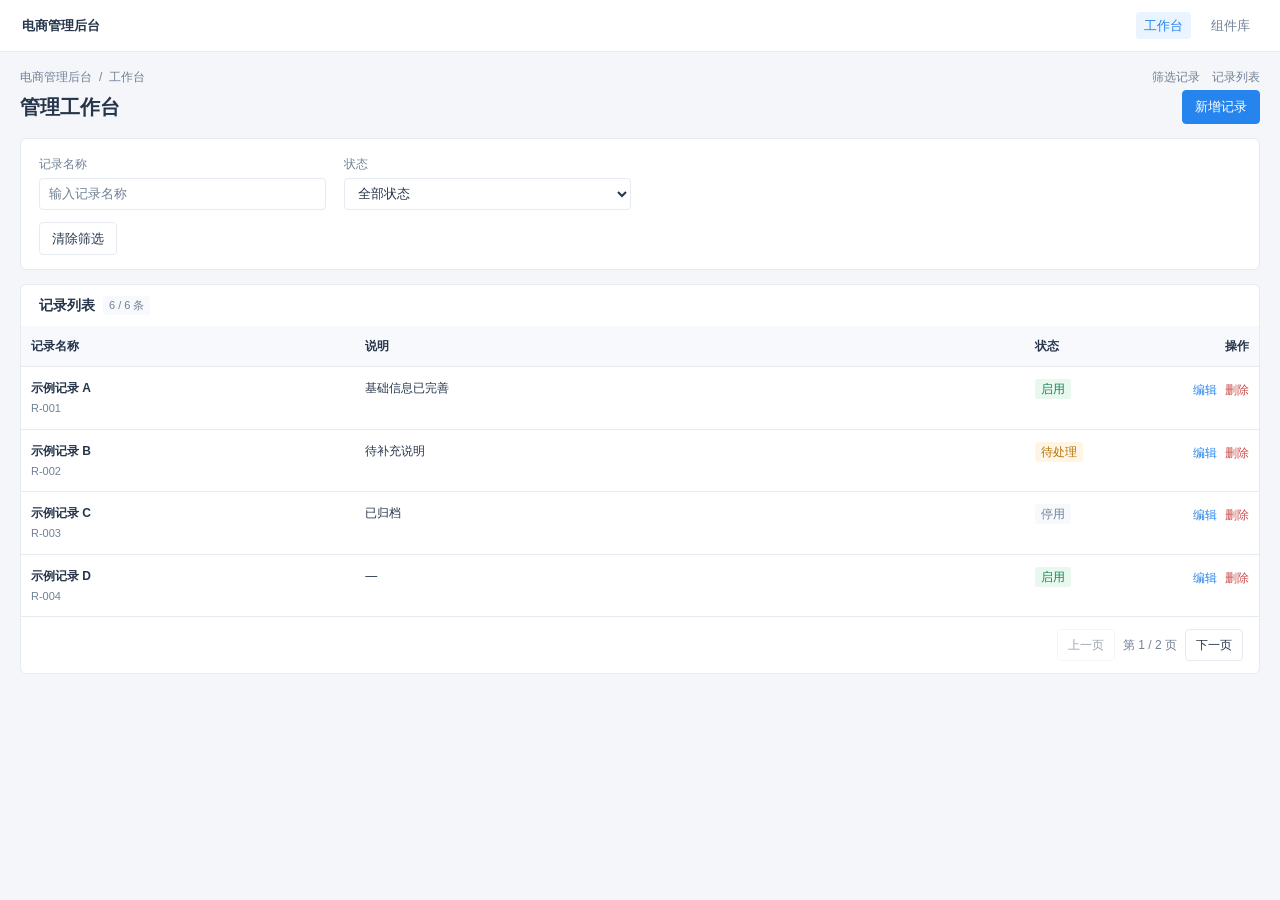
==== docs/index.html @ 1aa6cfe4 "Initial commit" ====
<!doctype html>
<html lang="zh-CN">
<head>
  <meta charset="utf-8">
  <meta name="viewport" content="width=device-width, initial-scale=1">
  <title>电商管理后台</title>
  <link rel="stylesheet" href="./styles.css">
  <script src="./app.js" defer></script>
</head>
<body>
  <header class="masthead">
    <div class="container masthead-content">
      <span class="workspace-name">电商管理后台</span>
      <nav class="top-nav" aria-label="顶部导航">
        <a href="#workspace" aria-current="page">工作台</a>
        <a href="./components.html">组件库</a>
      </nav>
    </div>
  </header>

  <div class="container workspace">
    <main id="workspace" tabindex="-1">
      <div class="page-context">
        <nav class="breadcrumb" aria-label="面包屑">
          <ol>
            <li>电商管理后台</li>
            <li aria-current="page">工作台</li>
          </ol>
        </nav>
        <nav class="section-nav" aria-label="工作台导航">
          <a href="#filters">筛选记录</a>
          <a href="#records">记录列表</a>
        </nav>
      </div>
      <div class="page-heading">
        <h1>管理工作台</h1>
        <div class="actions">
          <button id="add-record" class="button button-primary" type="button">新增记录</button>
        </div>
      </div>

      <form id="filters" class="panel filters" aria-label="筛选记录">
        <div class="filter-grid">
          <label class="field" for="record-search">
            记录名称
            <input id="record-search" type="search" placeholder="输入记录名称">
          </label>
          <label class="field" for="status-filter">
            状态
            <select id="status-filter">
              <option value="">全部状态</option>
            </select>
          </label>
        </div>
        <div class="filter-actions">
          <button class="button button-secondary" type="reset">清除筛选</button>
        </div>
      </form>

      <section id="records" class="panel" aria-labelledby="records-heading">
        <div class="panel-header">
          <div class="section-title">
            <h2 id="records-heading">记录列表</h2>
            <span id="record-count" class="count" aria-live="polite"></span>
          </div>
        </div>

        <div class="table-scroll" role="region" aria-label="记录列表数据" tabindex="0">
          <table aria-labelledby="records-heading">
            <thead>
              <tr>
                <th scope="col" class="name-column">记录名称</th>
                <th scope="col">说明</th>
                <th scope="col" class="status-column">状态</th>
                <th scope="col" class="action-cell">操作</th>
              </tr>
            </thead>
            <tbody id="record-rows"></tbody>
          </table>
        </div>

        <div class="panel-footer">
          <p id="feedback" class="feedback" role="status"></p>
          <nav class="pagination" aria-label="记录分页">
            <button id="previous-page" class="button button-secondary" type="button">上一页</button>
            <span id="page-position" aria-live="polite"></span>
            <button id="next-page" class="button button-secondary" type="button">下一页</button>
          </nav>
        </div>
      </section>
    </main>
  </div>

  <template id="record-row">
    <tr>
      <td><span class="record-name"></span><span class="record-id"></span></td>
      <td class="record-description"></td>
      <td><span class="badge"></span></td>
      <td class="action-cell">
        <div class="actions">
          <button class="button button-edit" type="button" data-action="edit">编辑</button>
          <button class="button button-delete" type="button" data-action="delete">删除</button>
        </div>
      </td>
    </tr>
  </template>

  <dialog id="edit-dialog" aria-labelledby="edit-heading">
    <form id="edit-form">
      <div class="dialog-heading">
        <h2 id="edit-heading">编辑记录</h2>
      </div>
      <div class="form-fields">
        <label class="field" for="edit-name">
          记录名称
          <input id="edit-name" name="name" required maxlength="60" autofocus>
        </label>
        <label class="field" for="edit-status">
          状态
          <select id="edit-status" name="status" required></select>
        </label>
        <label class="field field-wide" for="edit-description">
          说明
          <textarea id="edit-description" name="description" rows="3" maxlength="120"></textarea>
        </label>
        <p id="form-error" class="field-wide feedback feedback-error" role="alert"></p>
      </div>
      <div class="dialog-actions">
        <button id="cancel-edit" class="button button-secondary" type="button">取消</button>
        <button class="button button-primary" type="submit">保存</button>
      </div>
    </form>
  </dialog>

  <dialog id="confirm-dialog" aria-labelledby="confirm-heading" aria-describedby="confirm-message confirm-warning">
    <form method="dialog">
      <div class="dialog-heading">
        <h2 id="confirm-heading">删除记录</h2>
      </div>
      <div class="confirm-body">
        <p id="confirm-message"></p>
        <p id="confirm-warning" class="feedback feedback-warning">删除后，本次会话中无法恢复。</p>
      </div>
      <div class="dialog-actions">
        <button class="button button-secondary" type="submit" value="cancel" autofocus>取消</button>
        <button id="confirm-delete" class="button button-danger" type="button">确认删除</button>
      </div>
    </form>
  </dialog>
</body>
</html>
---- docs/styles.css ----
@import url("./ui/tokens.css");
@import url("./ui/components.css");

body {
  margin: 0;
  min-height: 100vh;
  color: var(--color-text);
  background: var(--color-page);
  font: var(--font-base)/1.5 var(--font-family);
}

.container { width: 100%; }

.workspace { padding: 16px var(--page-gutter) 20px; }
.workspace-with-sidebar {
  display: grid;
  grid-template-columns: 152px minmax(0, 1fr);
  align-items: start;
  gap: var(--section-gap);
}

.component-stack {
  display: grid;
  grid-template-columns: minmax(0, 1fr);
  gap: var(--section-gap);
}
.component-body { display: grid; gap: 12px; padding: 0 var(--panel-gutter) 14px; }
.workspace > main > .filters { margin-bottom: var(--section-gap); }

@media (min-width: 1600px) {
  .workspace { padding: 18px 24px; }
}

@media (max-width: 900px) {
  .workspace { padding: 12px; }
  .workspace-with-sidebar { grid-template-columns: minmax(0, 1fr); }
  .sidebar nav { flex-direction: row; }
}

@media (max-width: 600px) {
  .workspace { padding: 10px 6px; }
}
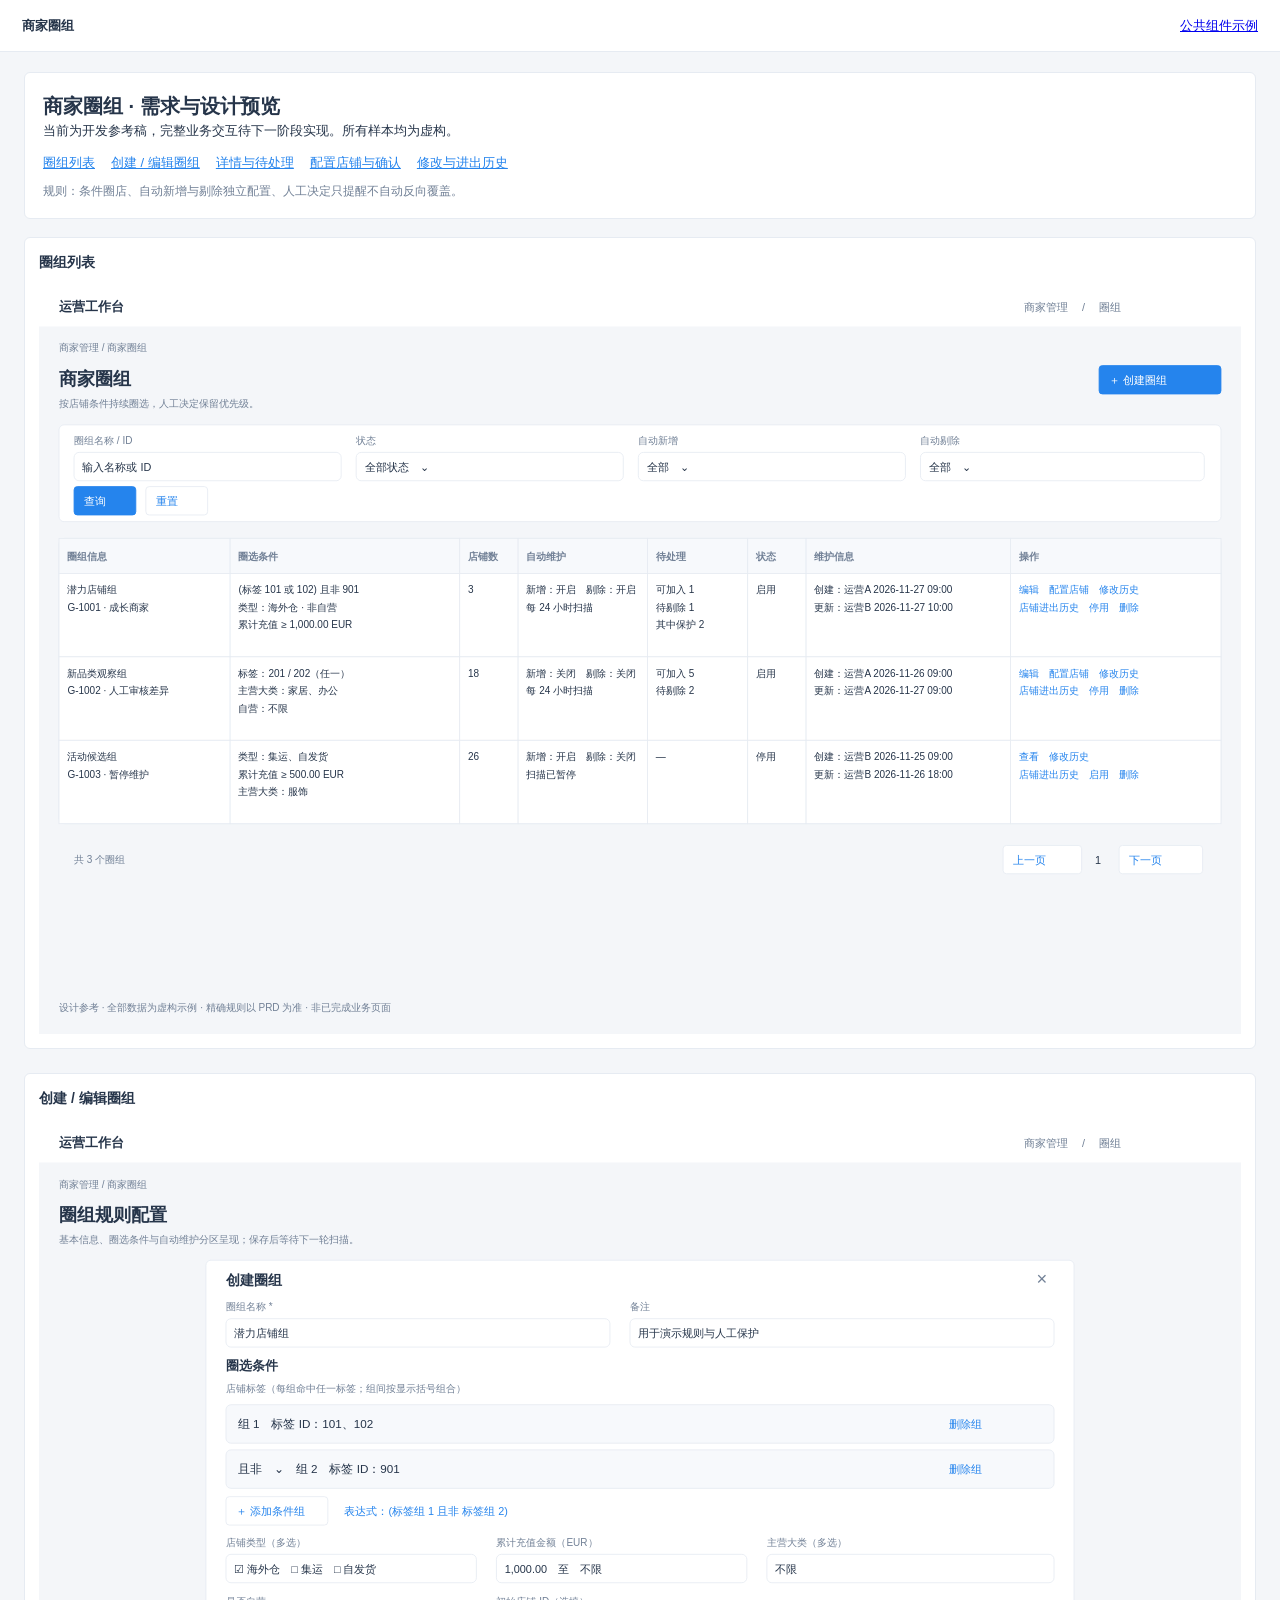
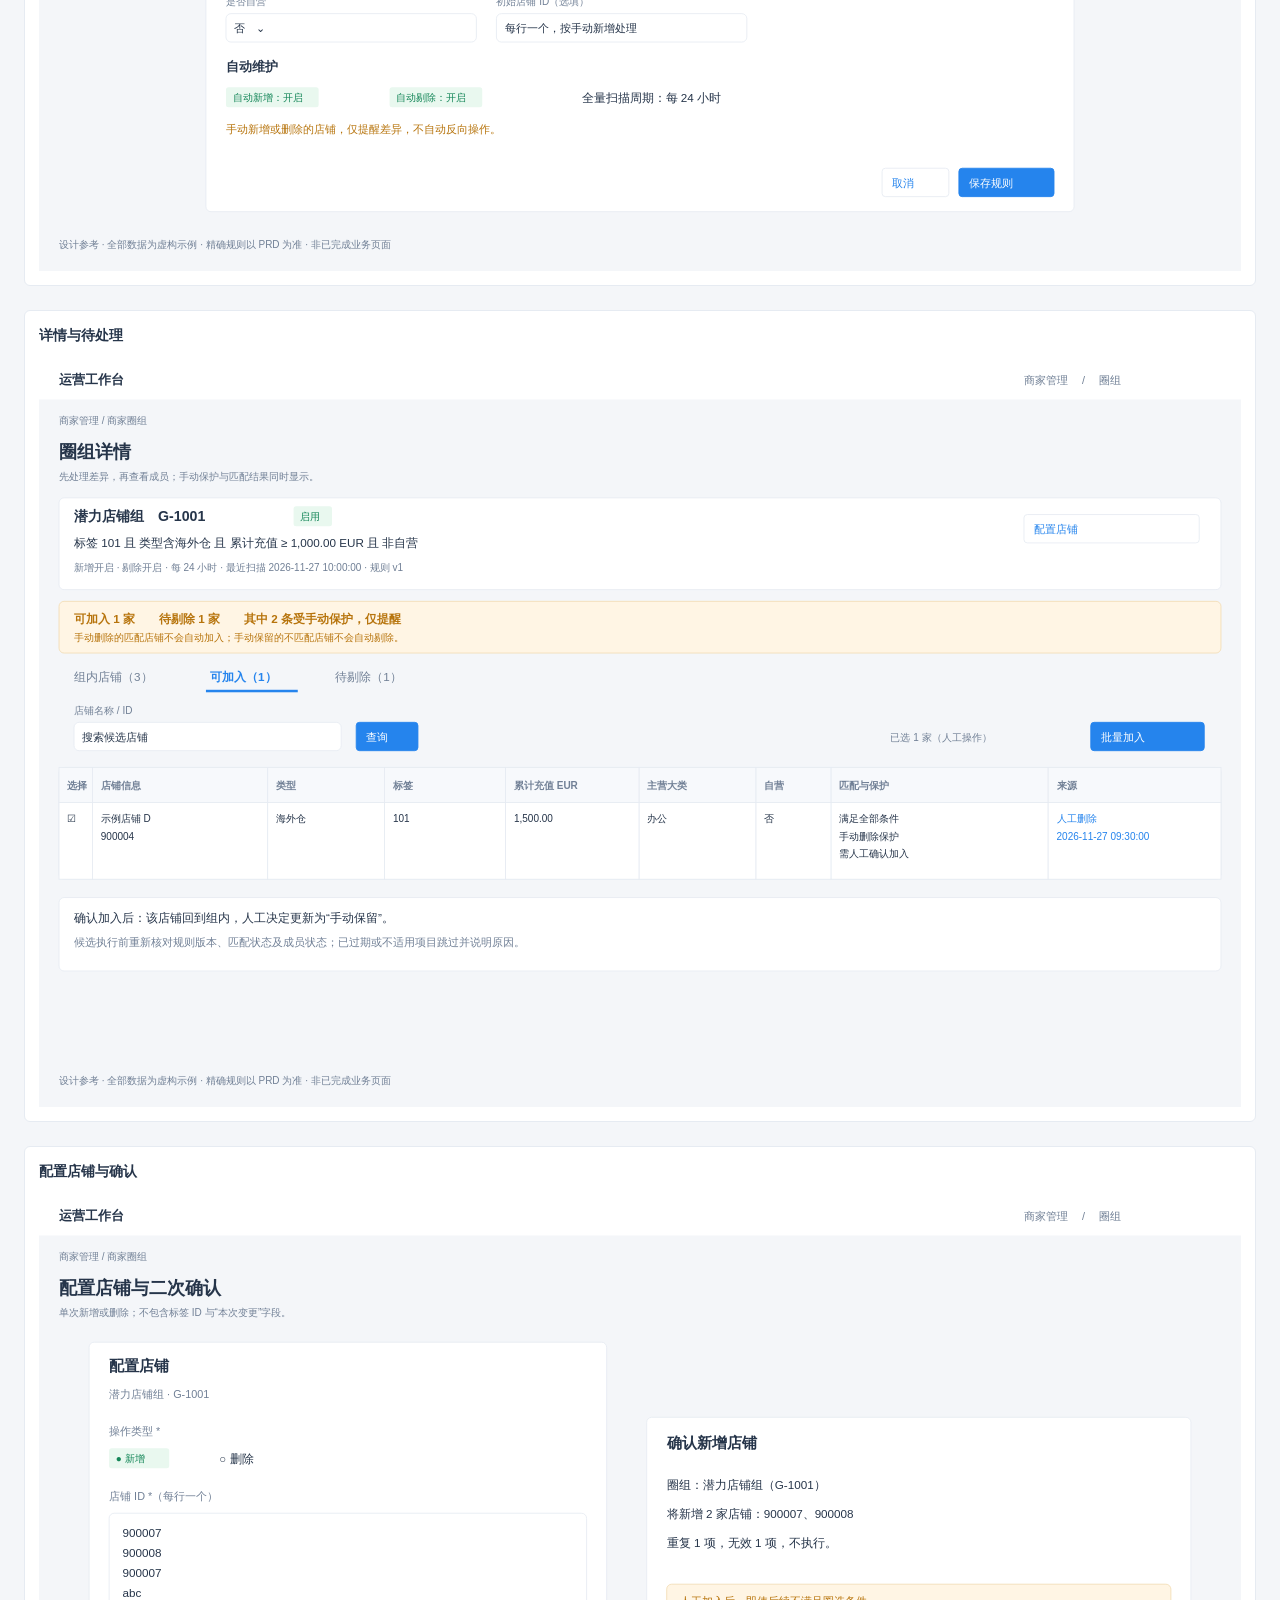
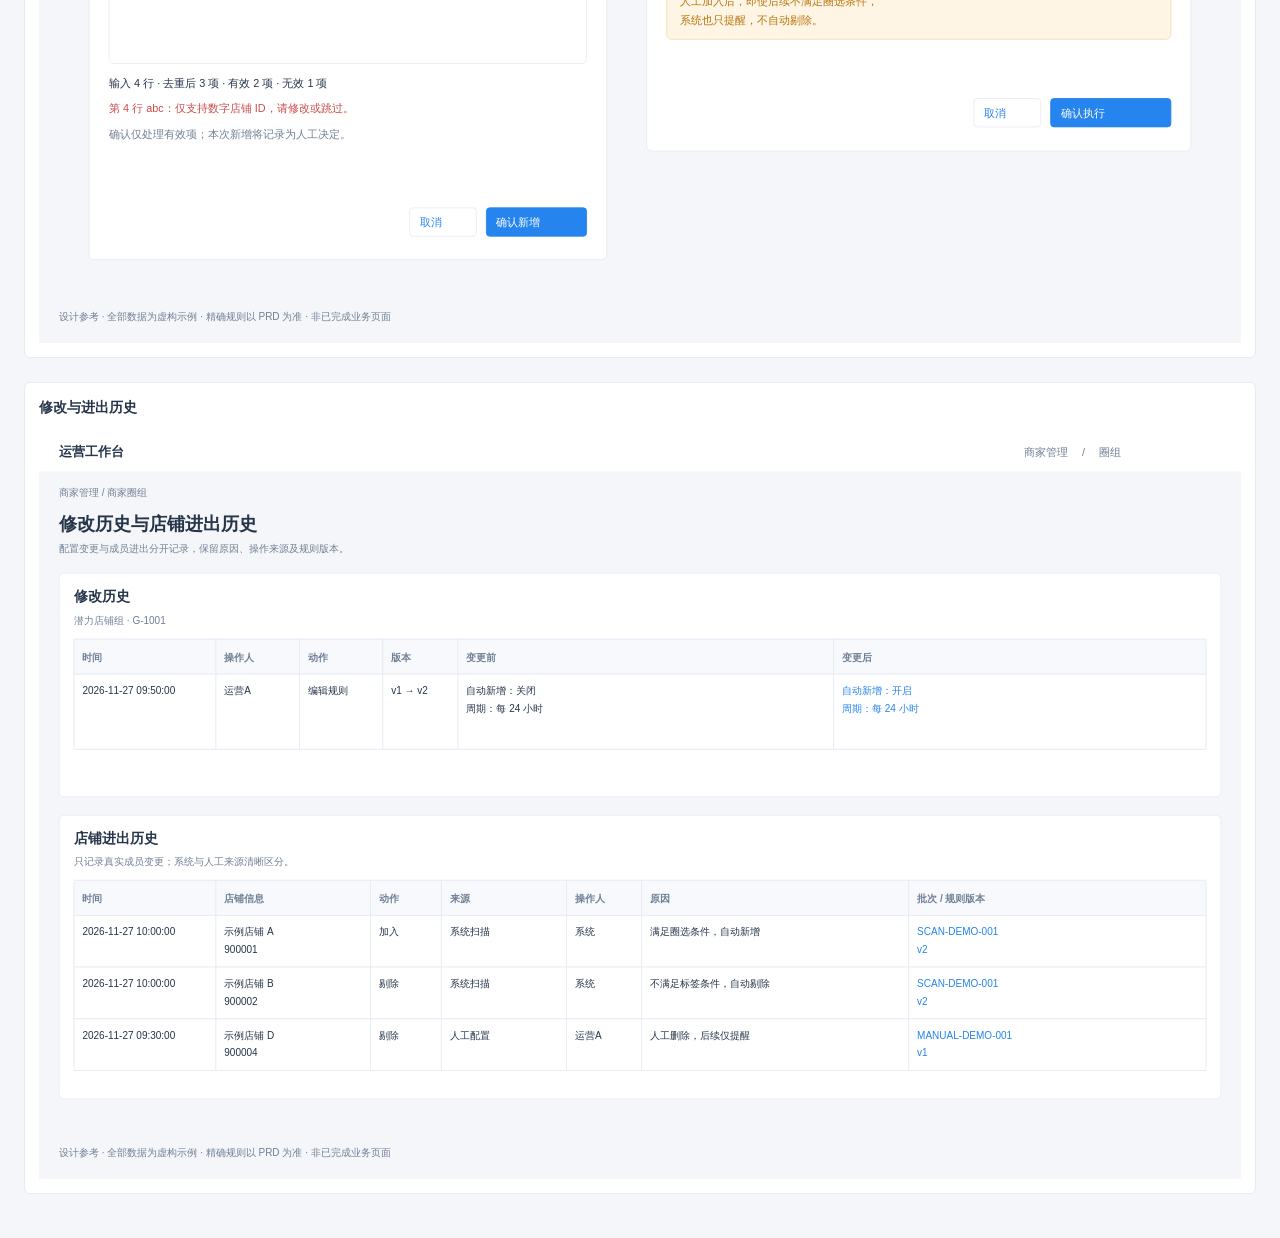
==== commit a39720fe: "docs: prepare merchant segmentation requirements and design references" ====
--- a/docs/index.html
+++ b/docs/index.html
@@ -1,151 +1,4 @@
 <!doctype html>
-<html lang="zh-CN">
-<head>
-  <meta charset="utf-8">
-  <meta name="viewport" content="width=device-width, initial-scale=1">
-  <title>电商管理后台</title>
-  <link rel="stylesheet" href="./styles.css">
-  <script src="./app.js" defer></script>
-</head>
-<body>
-  <header class="masthead">
-    <div class="container masthead-content">
-      <span class="workspace-name">电商管理后台</span>
-      <nav class="top-nav" aria-label="顶部导航">
-        <a href="#workspace" aria-current="page">工作台</a>
-        <a href="./components.html">组件库</a>
-      </nav>
-    </div>
-  </header>
-
-  <div class="container workspace">
-    <main id="workspace" tabindex="-1">
-      <div class="page-context">
-        <nav class="breadcrumb" aria-label="面包屑">
-          <ol>
-            <li>电商管理后台</li>
-            <li aria-current="page">工作台</li>
-          </ol>
-        </nav>
-        <nav class="section-nav" aria-label="工作台导航">
-          <a href="#filters">筛选记录</a>
-          <a href="#records">记录列表</a>
-        </nav>
-      </div>
-      <div class="page-heading">
-        <h1>管理工作台</h1>
-        <div class="actions">
-          <button id="add-record" class="button button-primary" type="button">新增记录</button>
-        </div>
-      </div>
-
-      <form id="filters" class="panel filters" aria-label="筛选记录">
-        <div class="filter-grid">
-          <label class="field" for="record-search">
-            记录名称
-            <input id="record-search" type="search" placeholder="输入记录名称">
-          </label>
-          <label class="field" for="status-filter">
-            状态
-            <select id="status-filter">
-              <option value="">全部状态</option>
-            </select>
-          </label>
-        </div>
-        <div class="filter-actions">
-          <button class="button button-secondary" type="reset">清除筛选</button>
-        </div>
-      </form>
-
-      <section id="records" class="panel" aria-labelledby="records-heading">
-        <div class="panel-header">
-          <div class="section-title">
-            <h2 id="records-heading">记录列表</h2>
-            <span id="record-count" class="count" aria-live="polite"></span>
-          </div>
-        </div>
-
-        <div class="table-scroll" role="region" aria-label="记录列表数据" tabindex="0">
-          <table aria-labelledby="records-heading">
-            <thead>
-              <tr>
-                <th scope="col" class="name-column">记录名称</th>
-                <th scope="col">说明</th>
-                <th scope="col" class="status-column">状态</th>
-                <th scope="col" class="action-cell">操作</th>
-              </tr>
-            </thead>
-            <tbody id="record-rows"></tbody>
-          </table>
-        </div>
-
-        <div class="panel-footer">
-          <p id="feedback" class="feedback" role="status"></p>
-          <nav class="pagination" aria-label="记录分页">
-            <button id="previous-page" class="button button-secondary" type="button">上一页</button>
-            <span id="page-position" aria-live="polite"></span>
-            <button id="next-page" class="button button-secondary" type="button">下一页</button>
-          </nav>
-        </div>
-      </section>
-    </main>
-  </div>
-
-  <template id="record-row">
-    <tr>
-      <td><span class="record-name"></span><span class="record-id"></span></td>
-      <td class="record-description"></td>
-      <td><span class="badge"></span></td>
-      <td class="action-cell">
-        <div class="actions">
-          <button class="button button-edit" type="button" data-action="edit">编辑</button>
-          <button class="button button-delete" type="button" data-action="delete">删除</button>
-        </div>
-      </td>
-    </tr>
-  </template>
-
-  <dialog id="edit-dialog" aria-labelledby="edit-heading">
-    <form id="edit-form">
-      <div class="dialog-heading">
-        <h2 id="edit-heading">编辑记录</h2>
-      </div>
-      <div class="form-fields">
-        <label class="field" for="edit-name">
-          记录名称
-          <input id="edit-name" name="name" required maxlength="60" autofocus>
-        </label>
-        <label class="field" for="edit-status">
-          状态
-          <select id="edit-status" name="status" required></select>
-        </label>
-        <label class="field field-wide" for="edit-description">
-          说明
-          <textarea id="edit-description" name="description" rows="3" maxlength="120"></textarea>
-        </label>
-        <p id="form-error" class="field-wide feedback feedback-error" role="alert"></p>
-      </div>
-      <div class="dialog-actions">
-        <button id="cancel-edit" class="button button-secondary" type="button">取消</button>
-        <button class="button button-primary" type="submit">保存</button>
-      </div>
-    </form>
-  </dialog>
-
-  <dialog id="confirm-dialog" aria-labelledby="confirm-heading" aria-describedby="confirm-message confirm-warning">
-    <form method="dialog">
-      <div class="dialog-heading">
-        <h2 id="confirm-heading">删除记录</h2>
-      </div>
-      <div class="confirm-body">
-        <p id="confirm-message"></p>
-        <p id="confirm-warning" class="feedback feedback-warning">删除后，本次会话中无法恢复。</p>
-      </div>
-      <div class="dialog-actions">
-        <button class="button button-secondary" type="submit" value="cancel" autofocus>取消</button>
-        <button id="confirm-delete" class="button button-danger" type="button">确认删除</button>
-      </div>
-    </form>
-  </dialog>
-</body>
-</html>
+<html lang="zh-CN"><head><meta charset="utf-8"><meta name="viewport" content="width=device-width, initial-scale=1"><title>商家圈组 · 设计预览</title><link rel="stylesheet" href="./styles.css"><style>.preview{padding:20px 24px}.intro{padding:18px;margin-bottom:18px}.preview nav{display:flex;gap:16px;flex-wrap:wrap;margin-top:12px}.preview a{color:var(--color-primary)}.figure{margin:0 0 24px;padding:14px}.figure h2{margin-bottom:10px}.figure img{display:block;width:100%;height:auto}.note{margin-top:10px;color:var(--color-muted);font-size:12px}</style></head>
+<body><header class="masthead"><div class="masthead-content"><strong>商家圈组</strong><a href="./components.html">公共组件示例</a></div></header>
+<main class="preview"><section class="panel intro"><h1>商家圈组 · 需求与设计预览</h1><p>当前为开发参考稿，完整业务交互待下一阶段实现。所有样本均为虚构。</p><nav><a href="#01-list">圈组列表</a><a href="#02-rule-editor">创建 / 编辑圈组</a><a href="#03-detail">详情与待处理</a><a href="#04-configure">配置店铺与确认</a><a href="#05-history">修改与进出历史</a></nav><p class="note">规则：条件圈店、自动新增与剔除独立配置、人工决定只提醒不自动反向覆盖。</p></section><section class="panel figure" id="01-list"><h2>圈组列表</h2><a href="./assets/references/01-list.svg" target="_blank" rel="noopener"><img src="./assets/references/01-list.svg" alt="圈组列表：商家圈组精确字段设计参考" loading="eager"></a></section><section class="panel figure" id="02-rule-editor"><h2>创建 / 编辑圈组</h2><a href="./assets/references/02-rule-editor.svg" target="_blank" rel="noopener"><img src="./assets/references/02-rule-editor.svg" alt="创建 / 编辑圈组：商家圈组精确字段设计参考" loading="lazy"></a></section><section class="panel figure" id="03-detail"><h2>详情与待处理</h2><a href="./assets/references/03-detail.svg" target="_blank" rel="noopener"><img src="./assets/references/03-detail.svg" alt="详情与待处理：商家圈组精确字段设计参考" loading="lazy"></a></section><section class="panel figure" id="04-configure"><h2>配置店铺与确认</h2><a href="./assets/references/04-configure.svg" target="_blank" rel="noopener"><img src="./assets/references/04-configure.svg" alt="配置店铺与确认：商家圈组精确字段设计参考" loading="lazy"></a></section><section class="panel figure" id="05-history"><h2>修改与进出历史</h2><a href="./assets/references/05-history.svg" target="_blank" rel="noopener"><img src="./assets/references/05-history.svg" alt="修改与进出历史：商家圈组精确字段设计参考" loading="lazy"></a></section></main></body></html>
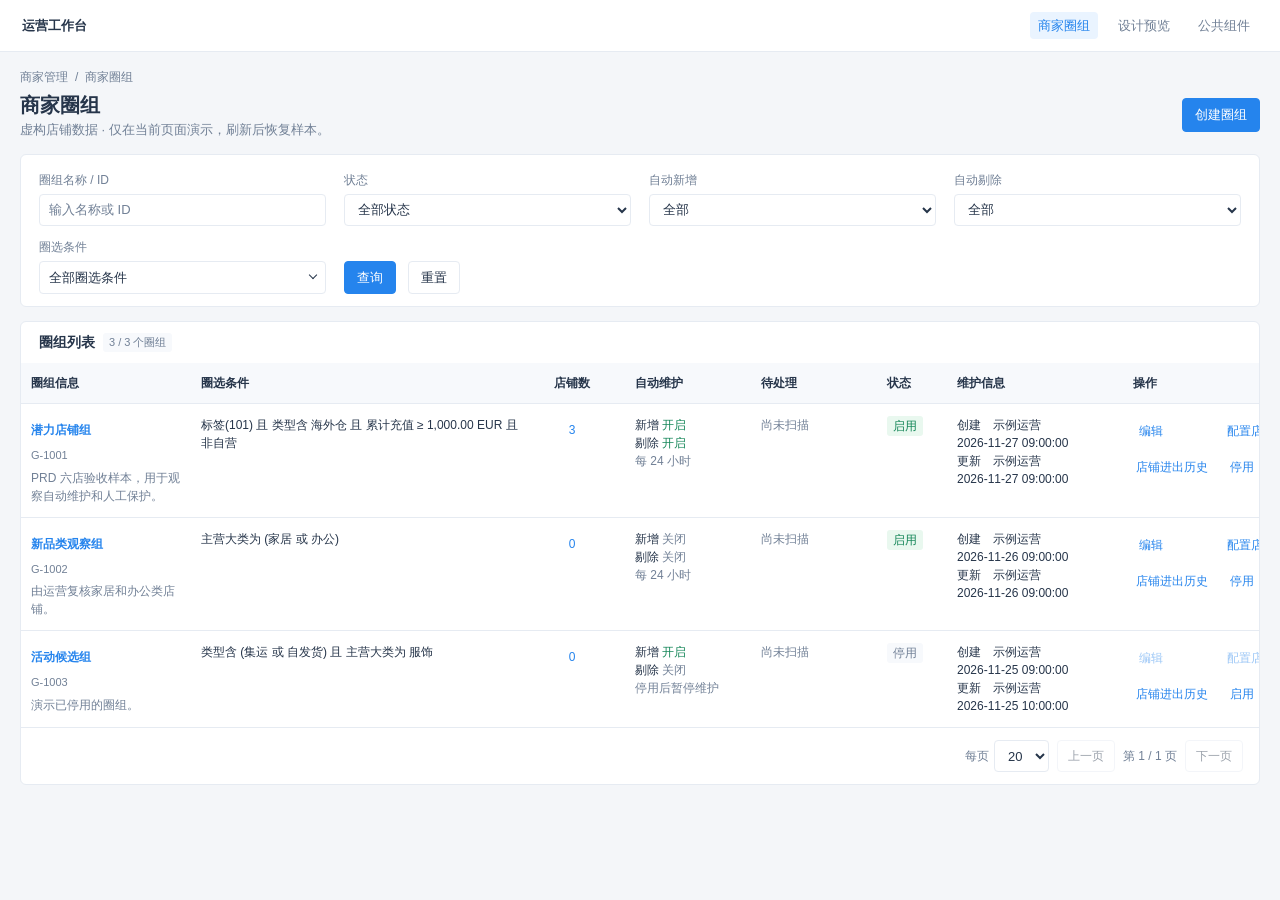
==== commit c5c2478a: "V1.0.0 初次技术评审前，基于业务沟通设计的版本" ====
--- a/docs/index.html
+++ b/docs/index.html
@@ -1,4 +1,106 @@
 <!doctype html>
-<html lang="zh-CN"><head><meta charset="utf-8"><meta name="viewport" content="width=device-width, initial-scale=1"><title>商家圈组 · 设计预览</title><link rel="stylesheet" href="./styles.css"><style>.preview{padding:20px 24px}.intro{padding:18px;margin-bottom:18px}.preview nav{display:flex;gap:16px;flex-wrap:wrap;margin-top:12px}.preview a{color:var(--color-primary)}.figure{margin:0 0 24px;padding:14px}.figure h2{margin-bottom:10px}.figure img{display:block;width:100%;height:auto}.note{margin-top:10px;color:var(--color-muted);font-size:12px}</style></head>
-<body><header class="masthead"><div class="masthead-content"><strong>商家圈组</strong><a href="./components.html">公共组件示例</a></div></header>
-<main class="preview"><section class="panel intro"><h1>商家圈组 · 需求与设计预览</h1><p>当前为开发参考稿，完整业务交互待下一阶段实现。所有样本均为虚构。</p><nav><a href="#01-list">圈组列表</a><a href="#02-rule-editor">创建 / 编辑圈组</a><a href="#03-detail">详情与待处理</a><a href="#04-configure">配置店铺与确认</a><a href="#05-history">修改与进出历史</a></nav><p class="note">规则：条件圈店、自动新增与剔除独立配置、人工决定只提醒不自动反向覆盖。</p></section><section class="panel figure" id="01-list"><h2>圈组列表</h2><a href="./assets/references/01-list.svg" target="_blank" rel="noopener"><img src="./assets/references/01-list.svg" alt="圈组列表：商家圈组精确字段设计参考" loading="eager"></a></section><section class="panel figure" id="02-rule-editor"><h2>创建 / 编辑圈组</h2><a href="./assets/references/02-rule-editor.svg" target="_blank" rel="noopener"><img src="./assets/references/02-rule-editor.svg" alt="创建 / 编辑圈组：商家圈组精确字段设计参考" loading="lazy"></a></section><section class="panel figure" id="03-detail"><h2>详情与待处理</h2><a href="./assets/references/03-detail.svg" target="_blank" rel="noopener"><img src="./assets/references/03-detail.svg" alt="详情与待处理：商家圈组精确字段设计参考" loading="lazy"></a></section><section class="panel figure" id="04-configure"><h2>配置店铺与确认</h2><a href="./assets/references/04-configure.svg" target="_blank" rel="noopener"><img src="./assets/references/04-configure.svg" alt="配置店铺与确认：商家圈组精确字段设计参考" loading="lazy"></a></section><section class="panel figure" id="05-history"><h2>修改与进出历史</h2><a href="./assets/references/05-history.svg" target="_blank" rel="noopener"><img src="./assets/references/05-history.svg" alt="修改与进出历史：商家圈组精确字段设计参考" loading="lazy"></a></section></main></body></html>
+<html lang="zh-CN">
+<head>
+  <meta charset="utf-8">
+  <meta name="viewport" content="width=device-width, initial-scale=1">
+  <title>商家圈组</title>
+  <link rel="icon" href="./favicon.ico" sizes="32x32">
+  <link rel="stylesheet" href="./styles.css">
+  <link rel="stylesheet" href="./segmentation.css">
+  <script src="./segmentation-model.js" defer></script>
+  <script src="./segmentation.js" defer></script>
+</head>
+<body class="segmentation">
+  <header class="masthead">
+    <div class="masthead-content">
+      <strong class="workspace-name">运营工作台</strong>
+      <nav class="top-nav" aria-label="工作台">
+        <a href="./" aria-current="page">商家圈组</a>
+        <a href="./design-preview.html">设计预览</a>
+        <a href="./components.html">公共组件</a>
+      </nav>
+    </div>
+  </header>
+
+  <main class="workspace">
+    <nav class="breadcrumb" aria-label="当前位置"><ol id="breadcrumb"></ol></nav>
+    <section id="list-view" aria-labelledby="list-title">
+      <div class="page-heading">
+        <div>
+          <h1 id="list-title" tabindex="-1">商家圈组</h1>
+          <p class="muted">虚构店铺数据 · 仅在当前页面演示，刷新后恢复样本。</p>
+        </div>
+        <button class="button button-primary" id="create-group" type="button">创建圈组</button>
+      </div>
+      <form id="group-filters" class="panel filters" aria-label="筛选圈组">
+        <div class="filter-grid">
+          <label class="field">圈组名称 / ID<input name="keyword" type="search" placeholder="输入名称或 ID"></label>
+          <label class="field">状态<select name="status"><option value="">全部状态</option><option value="enabled">启用</option><option value="disabled">停用</option></select></label>
+          <label class="field">自动新增<select name="autoAdd"><option value="">全部</option><option value="true">开启</option><option value="false">关闭</option></select></label>
+          <label class="field">自动剔除<select name="autoRemove"><option value="">全部</option><option value="true">开启</option><option value="false">关闭</option></select></label>
+          <div id="condition-filter" class="condition-filter">
+            <div class="field">
+              <span id="condition-label">圈选条件</span>
+              <button id="condition-trigger" class="button condition-trigger" type="button" aria-expanded="false"
+                aria-controls="condition-menu" aria-labelledby="condition-label condition-current">
+                <span id="condition-current">全部圈选条件</span>
+              </button>
+            </div>
+            <div id="condition-menu" class="condition-menu" role="group" aria-labelledby="condition-label" hidden>
+              <div class="condition-levels">
+                <div id="condition-dimensions" class="condition-dimensions" role="group" aria-label="条件维度"></div>
+                <fieldset class="condition-options">
+                  <legend id="condition-heading"></legend>
+                  <div id="condition-choices" class="condition-choices"></div>
+                </fieldset>
+              </div>
+              <div id="condition-footer" class="condition-footer" hidden>
+                <button class="button button-text" id="condition-clear" type="button">清除选择</button>
+              </div>
+            </div>
+          </div>
+          <div class="filter-actions group-filter-actions">
+            <button class="button button-primary" type="submit">查询</button>
+            <button class="button" type="reset">重置</button>
+          </div>
+        </div>
+      </form>
+      <section class="panel" aria-labelledby="groups-heading">
+        <div class="panel-header"><div class="section-title">
+          <h2 id="groups-heading">圈组列表</h2><span class="count" id="group-count" aria-live="polite"></span>
+        </div></div>
+        <div class="table-scroll group-table" tabindex="0" role="region" aria-label="圈组列表表格">
+          <table>
+            <colgroup>
+              <col class="identity-col"><col class="rule-col"><col class="size-col"><col class="policy-col">
+              <col class="pending-col"><col class="status-col"><col class="maintenance-col"><col class="actions-col">
+            </colgroup>
+            <thead><tr>
+              <th scope="col">圈组信息</th><th scope="col">圈选条件</th><th scope="col" class="shop-count-cell">店铺数</th>
+              <th scope="col" class="auto-policy-cell">自动维护</th><th scope="col">待处理</th><th scope="col">状态</th>
+              <th scope="col">维护信息</th><th scope="col">操作</th>
+            </tr></thead>
+            <tbody id="group-rows"></tbody>
+          </table>
+        </div>
+        <footer class="panel-footer">
+          <p id="list-feedback" class="feedback" role="status"></p>
+          <div class="pagination">
+            <label class="field page-size">每页<select id="group-page-size"><option>10</option><option selected>20</option><option>50</option></select></label>
+            <button class="button" id="group-previous" type="button">上一页</button>
+            <span id="group-page" aria-live="polite"></span>
+            <button class="button" id="group-next" type="button">下一页</button>
+          </div>
+        </footer>
+      </section>
+    </section>
+    <section id="detail-view" aria-labelledby="detail-title" hidden></section>
+  </main>
+
+  <dialog id="editor-dialog" class="business-dialog wide-editor" aria-labelledby="editor-title"></dialog>
+  <dialog id="configure-dialog" class="business-dialog configure-dialog" aria-labelledby="configure-title"></dialog>
+  <dialog id="history-dialog" class="business-dialog history-dialog" aria-labelledby="history-title"></dialog>
+  <dialog id="confirm-dialog" class="business-dialog" aria-labelledby="confirm-title"></dialog>
+  <dialog id="result-dialog" class="business-dialog configure-dialog" aria-labelledby="result-title"></dialog>
+</body>
+</html>
--- a/docs/segmentation.css
+++ b/docs/segmentation.css
@@ -0,0 +1,213 @@
+.segmentation [hidden] { display: none !important; }
+.segmentation .muted { color: var(--color-muted); }
+.segmentation .feedback:empty { display: none; }
+.segmentation .filters { margin-bottom: var(--section-gap); }
+.segmentation .group-filter-actions { align-self: end; padding: 0; }
+.segmentation .condition-filter { position: relative; min-width: 0; }
+.segmentation .condition-trigger {
+  display: flex;
+  align-items: center;
+  justify-content: space-between;
+  gap: 8px;
+  padding-inline: 9px;
+  text-align: start;
+  font-size: var(--font-base);
+}
+.segmentation .condition-trigger span { overflow: hidden; text-overflow: ellipsis; }
+.segmentation .condition-trigger::after, .segmentation .condition-dimension::after {
+  content: "";
+  width: 6px;
+  height: 6px;
+  flex: none;
+  border: solid currentColor;
+  border-width: 0 1px 1px 0;
+}
+.segmentation .condition-trigger::after { transform: translateY(-2px) rotate(45deg); }
+.segmentation .condition-trigger[aria-expanded="true"] { border-color: var(--color-primary); }
+.segmentation .condition-trigger[aria-expanded="true"]::after { transform: translateY(2px) rotate(225deg); }
+.segmentation .condition-menu {
+  position: absolute;
+  z-index: 2;
+  inset-block-start: calc(100% + 4px);
+  inset-inline-start: 0;
+  width: min(430px, calc(100vw - 40px));
+  background: var(--color-surface);
+  border: 1px solid var(--color-line);
+  border-radius: var(--radius-panel);
+  box-shadow: 0 8px 20px #26354a24;
+}
+.segmentation .condition-levels {
+  display: grid;
+  grid-template-columns: 132px minmax(0, 1fr);
+}
+.segmentation .condition-dimensions { padding: 6px; border-inline-end: 1px solid var(--color-line); }
+.segmentation .condition-dimension {
+  display: flex;
+  align-items: center;
+  justify-content: space-between;
+  width: 100%;
+  padding-inline: 9px;
+  border-color: transparent;
+  text-align: start;
+}
+.segmentation .condition-dimension::after { transform: rotate(-45deg); }
+.segmentation .condition-dimension[aria-pressed="true"] {
+  background: var(--color-primary-soft);
+  color: var(--color-primary);
+}
+.segmentation .condition-options { margin: 8px 6px; }
+.segmentation .condition-options legend { margin: 0 0 4px 10px; }
+.segmentation .condition-choices {
+  max-height: min(200px, 35vh);
+  padding: 3px;
+  overflow: auto;
+}
+.segmentation .condition-option {
+  display: flex;
+  align-items: center;
+  gap: 8px;
+  min-height: var(--control-min-height);
+  padding: 5px 7px;
+  border-radius: var(--radius-control);
+  cursor: pointer;
+  overflow-wrap: anywhere;
+}
+.segmentation .condition-option input { flex: none; margin: 0; }
+.segmentation .condition-option:hover, .segmentation .condition-option:has(:checked) {
+  background: var(--color-primary-soft);
+}
+.segmentation .condition-empty { padding: 5px 7px; color: var(--color-muted); }
+.segmentation .condition-footer { padding: 4px 12px; border-top: 1px solid var(--color-line); }
+.segmentation .condition-footer .button { min-height: var(--control-min-height); }
+.segmentation .page-size { flex-direction: row; align-items: center; white-space: nowrap; }
+.segmentation .page-size select { width: auto; }
+.segmentation .table-scroll td { overflow-wrap: anywhere; }
+.segmentation .time { white-space: nowrap; }
+.segmentation .group-table table { min-width: 1360px; }
+.segmentation .identity-col { width: 170px; }
+.segmentation .size-col { width: 86px; }
+.segmentation .policy-col { width: 136px; }
+.segmentation .group-table .shop-count-cell { text-align: center; }
+.segmentation .group-table .shop-count-cell .row-link { min-width: 36px; text-align: center; }
+.segmentation .group-table .auto-policy-cell { padding-inline-start: 20px; }
+.segmentation .pending-col { width: 126px; }
+.segmentation .status-col { width: 70px; }
+.segmentation .maintenance-col { width: 176px; }
+.segmentation .actions-col { width: 258px; }
+.segmentation .clamp {
+  display: -webkit-box;
+  -webkit-box-orient: vertical;
+  overflow: hidden;
+  overflow-wrap: anywhere;
+}
+.segmentation .description { -webkit-line-clamp: 2; margin-top: 5px; }
+.segmentation .rule-summary { -webkit-line-clamp: 3; }
+.segmentation .record-name { text-align: start; white-space: normal; }
+.segmentation .row-actions {
+  display: grid;
+  grid-template-columns: 85px 66px 75px;
+  gap: 6px;
+  justify-content: start;
+}
+.segmentation .row-actions .button { min-width: 36px; min-height: 30px; justify-self: start; padding-inline: 3px; }
+.segmentation .row-link { min-height: 28px; text-align: start; }
+.segmentation .policy-on { color: var(--color-success); }
+.segmentation .group-summary { padding: 14px var(--panel-gutter); overflow-wrap: anywhere; }
+.segmentation .group-summary p + p { margin-top: 5px; }
+.segmentation .group-summary .record-id { display: inline-block; margin: 0; }
+.segmentation .detail-summary { display: grid; gap: 10px; margin-bottom: var(--section-gap); }
+.segmentation .detail-reminders {
+  padding: 10px var(--panel-gutter);
+  background: var(--color-primary-soft);
+  border: 1px solid var(--color-line);
+  border-radius: var(--radius-panel);
+}
+.segmentation .detail-reminders .actions { column-gap: 16px; }
+.segmentation .detail-tools { padding: 12px var(--panel-gutter); border-bottom: 1px solid var(--color-line); }
+.segmentation .detail-filter { display: flex; flex-wrap: wrap; gap: 10px; align-items: end; }
+.segmentation .detail-tools > .actions + .detail-filter { margin-top: 10px; }
+.segmentation .detail-filter .field { width: min(200px, 100%); }
+.segmentation .tab-button[aria-pressed="true"] {
+  border-color: var(--color-primary);
+  color: var(--color-primary);
+  background: var(--color-primary-soft);
+}
+.segmentation .detail-table table { min-width: 1060px; }
+.segmentation .detail-table .shop-col { width: 155px; }
+.segmentation .detail-table .type-col { width: 95px; }
+.segmentation .detail-table .tag-col { width: 100px; }
+.segmentation .detail-table .money-col { width: 125px; }
+.segmentation .detail-table .category-col { width: 85px; }
+.segmentation .detail-table .self-col { width: 70px; }
+.segmentation .detail-table .origin-col { width: 172px; }
+.segmentation .match-text + .badge { margin-top: 4px; }
+.segmentation .batch-bar { padding: 10px var(--panel-gutter); }
+.segmentation .scan-options { font-size: var(--font-table); }
+.segmentation .scan-options summary { cursor: pointer; }
+.segmentation .scan-options .button { margin-top: 4px; }
+.segmentation .business-dialog { overflow: hidden; }
+.segmentation .wide-editor { width: min(960px, calc(100% - 32px)); }
+.segmentation .history-dialog { width: min(980px, calc(100% - 32px)); }
+.segmentation .configure-dialog { width: min(520px, calc(100% - 32px)); }
+.segmentation .dialog-layout { display: flex; flex-direction: column; max-height: calc(85dvh - 2px); }
+.segmentation .dialog-heading, .segmentation .dialog-actions { flex: none; }
+.segmentation .dialog-scroll { min-height: 0; overflow: auto; overscroll-behavior: contain; }
+.segmentation .dialog-section { display: grid; gap: 10px; padding: 14px 20px; border-bottom: 1px solid var(--color-line); }
+.segmentation .dialog-section:last-child { border-bottom: 0; }
+.segmentation .dialog-section h3 { font-size: 14px; margin: 0; }
+.segmentation .form-grid { display: grid; grid-template-columns: repeat(2, minmax(0, 1fr)); gap: 10px 16px; }
+.segmentation .tag-list { display: grid; gap: 8px; }
+.segmentation .tag-row {
+  display: grid;
+  grid-template-columns: 112px minmax(0, 1fr) auto;
+  gap: 8px 12px;
+  align-items: end;
+  padding: 9px 10px;
+  background: var(--color-soft);
+  border: 1px solid var(--color-line);
+  border-radius: var(--radius-control);
+}
+.segmentation .expression {
+  padding: 8px 10px;
+  background: var(--color-soft);
+  border-radius: var(--radius-control);
+  overflow-wrap: anywhere;
+}
+.segmentation fieldset { min-width: 0; margin: 0; padding: 0; border: 0; }
+.segmentation legend { padding: 0; margin-bottom: 5px; color: var(--color-muted); font-size: var(--font-table); }
+.segmentation .choices { display: flex; flex-wrap: wrap; align-items: center; gap: 8px 16px; min-height: 32px; }
+.segmentation .choices label { display: inline-flex; gap: 6px; align-items: center; min-height: 30px; }
+.segmentation input[type="checkbox"], .segmentation input[type="radio"] { accent-color: var(--color-primary); }
+.segmentation .amount-fields { display: grid; grid-template-columns: repeat(2, minmax(0, 1fr)); gap: 8px; }
+.segmentation .inline-error { color: var(--color-danger); }
+.segmentation .inline-error:empty { display: none; }
+.segmentation [aria-invalid="true"] { border-color: var(--color-danger); }
+.segmentation .issue-list { margin: 0; padding-inline-start: 20px; overflow-wrap: anywhere; }
+.segmentation .configure-status { display: grid; gap: 5px; }
+.segmentation .history-table table { min-width: 820px; }
+.segmentation .history-table .history-time { width: 150px; }
+.segmentation .history-table .history-short { width: 90px; }
+.segmentation .history-table .history-version { width: 105px; }
+.segmentation .history-table .history-shop { width: 118px; }
+.segmentation .history-table .history-source { width: 105px; }
+.segmentation .history-table summary { color: var(--color-primary); cursor: pointer; }
+.segmentation .history-table details p { margin-top: 5px; }
+.segmentation .history-filters { border-bottom: 1px solid var(--color-line); }
+.segmentation .history-filters .filter-grid { padding-top: 12px; }
+
+@media (max-width: 600px) {
+  .segmentation .top-nav { gap: 2px; }
+  .segmentation .top-nav a { padding-inline: 4px; }
+  .segmentation .detail-tools, .segmentation .group-summary, .segmentation .detail-reminders,
+  .segmentation .batch-bar, .segmentation .dialog-heading, .segmentation .dialog-section,
+  .segmentation .dialog-actions, .segmentation .confirm-body { padding-inline: 12px; }
+  .segmentation .detail-filter .field { width: 100%; }
+  .segmentation .form-grid { grid-template-columns: minmax(0, 1fr); }
+  .segmentation .tag-row { grid-template-columns: minmax(0, 1fr) auto; }
+  .segmentation .tag-join { grid-column: 1 / -1; }
+}
+
+@media (pointer: coarse) {
+  .segmentation .row-actions .button, .segmentation .choices label, .segmentation .row-link { min-height: 40px; }
+  .segmentation .condition-option, .segmentation .condition-footer .button { min-height: 40px; }
+}
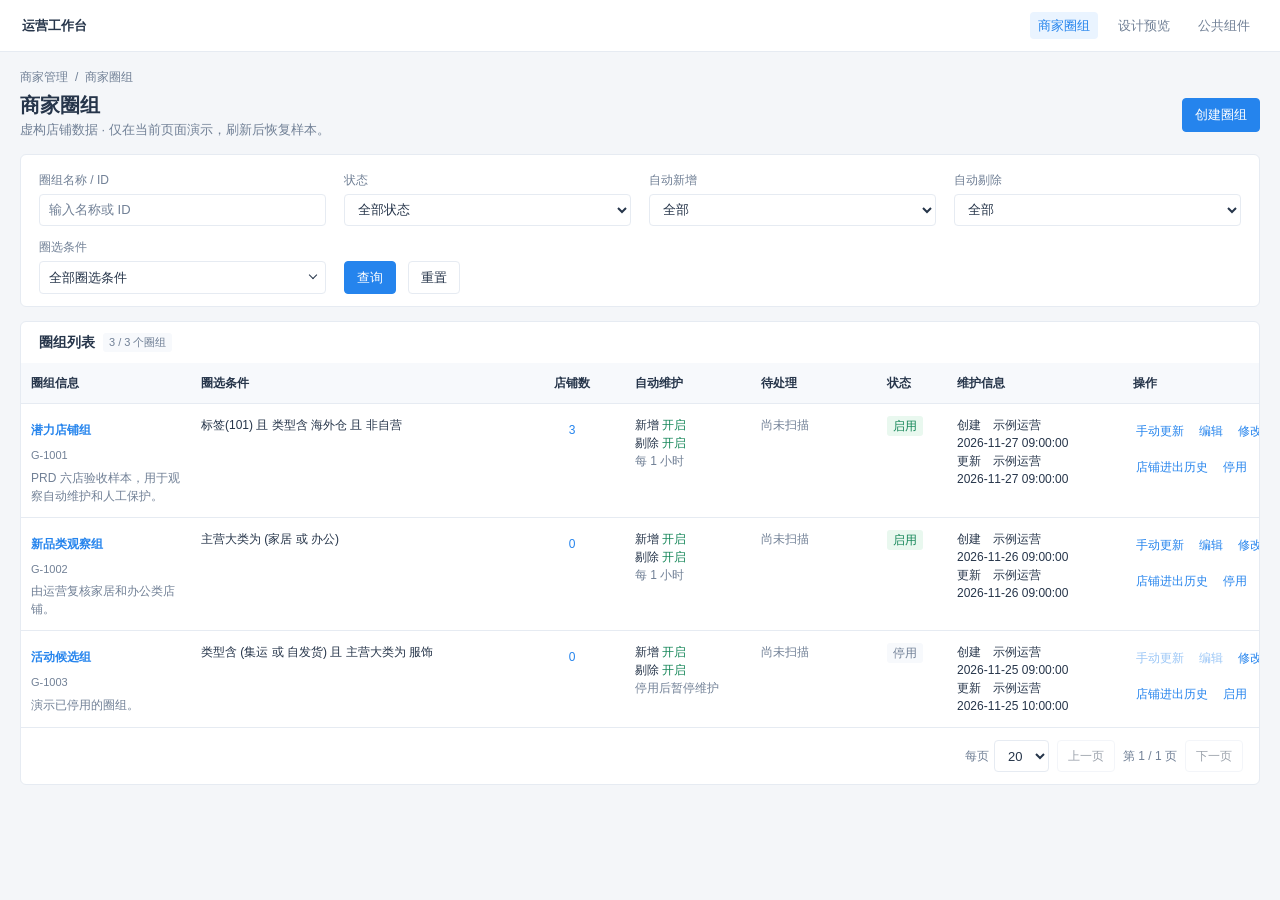
==== commit c6f281f8: "v1.0.1 根据评审意见优化" ====
--- a/docs/index.html
+++ b/docs/index.html
@@ -98,9 +98,8 @@
   </main>
 
   <dialog id="editor-dialog" class="business-dialog wide-editor" aria-labelledby="editor-title"></dialog>
-  <dialog id="configure-dialog" class="business-dialog configure-dialog" aria-labelledby="configure-title"></dialog>
   <dialog id="history-dialog" class="business-dialog history-dialog" aria-labelledby="history-title"></dialog>
   <dialog id="confirm-dialog" class="business-dialog" aria-labelledby="confirm-title"></dialog>
-  <dialog id="result-dialog" class="business-dialog configure-dialog" aria-labelledby="result-title"></dialog>
+  <dialog id="result-dialog" class="business-dialog result-dialog" aria-labelledby="result-title"></dialog>
 </body>
 </html>
--- a/docs/segmentation.css
+++ b/docs/segmentation.css
@@ -104,12 +104,12 @@
 .segmentation .rule-summary { -webkit-line-clamp: 3; }
 .segmentation .record-name { text-align: start; white-space: normal; }
 .segmentation .row-actions {
-  display: grid;
-  grid-template-columns: 85px 66px 75px;
+  display: flex;
+  flex-wrap: wrap;
   gap: 6px;
   justify-content: start;
 }
-.segmentation .row-actions .button { min-width: 36px; min-height: 30px; justify-self: start; padding-inline: 3px; }
+.segmentation .row-actions .button { min-width: 36px; min-height: 30px; padding-inline: 3px; }
 .segmentation .row-link { min-height: 28px; text-align: start; }
 .segmentation .policy-on { color: var(--color-success); }
 .segmentation .group-summary { padding: 14px var(--panel-gutter); overflow-wrap: anywhere; }
@@ -148,7 +148,7 @@
 .segmentation .business-dialog { overflow: hidden; }
 .segmentation .wide-editor { width: min(960px, calc(100% - 32px)); }
 .segmentation .history-dialog { width: min(980px, calc(100% - 32px)); }
-.segmentation .configure-dialog { width: min(520px, calc(100% - 32px)); }
+.segmentation .result-dialog { width: min(520px, calc(100% - 32px)); }
 .segmentation .dialog-layout { display: flex; flex-direction: column; max-height: calc(85dvh - 2px); }
 .segmentation .dialog-heading, .segmentation .dialog-actions { flex: none; }
 .segmentation .dialog-scroll { min-height: 0; overflow: auto; overscroll-behavior: contain; }
@@ -156,17 +156,20 @@
 .segmentation .dialog-section:last-child { border-bottom: 0; }
 .segmentation .dialog-section h3 { font-size: 14px; margin: 0; }
 .segmentation .form-grid { display: grid; grid-template-columns: repeat(2, minmax(0, 1fr)); gap: 10px 16px; }
-.segmentation .tag-list { display: grid; gap: 8px; }
-.segmentation .tag-row {
+.segmentation .condition-list { display: grid; gap: 8px; }
+.segmentation .condition-list:empty { display: none; }
+.segmentation .condition-row {
   display: grid;
-  grid-template-columns: 112px minmax(0, 1fr) auto;
+  grid-template-columns: 112px 166px minmax(0, 1fr) auto;
   gap: 8px 12px;
-  align-items: end;
+  align-items: start;
   padding: 9px 10px;
   background: var(--color-soft);
   border: 1px solid var(--color-line);
   border-radius: var(--radius-control);
 }
+.segmentation .condition-value { min-width: 0; }
+.segmentation .condition-row > .button { margin-top: 24px; }
 .segmentation .expression {
   padding: 8px 10px;
   background: var(--color-soft);
@@ -178,12 +181,10 @@
 .segmentation .choices { display: flex; flex-wrap: wrap; align-items: center; gap: 8px 16px; min-height: 32px; }
 .segmentation .choices label { display: inline-flex; gap: 6px; align-items: center; min-height: 30px; }
 .segmentation input[type="checkbox"], .segmentation input[type="radio"] { accent-color: var(--color-primary); }
-.segmentation .amount-fields { display: grid; grid-template-columns: repeat(2, minmax(0, 1fr)); gap: 8px; }
 .segmentation .inline-error { color: var(--color-danger); }
 .segmentation .inline-error:empty { display: none; }
 .segmentation [aria-invalid="true"] { border-color: var(--color-danger); }
 .segmentation .issue-list { margin: 0; padding-inline-start: 20px; overflow-wrap: anywhere; }
-.segmentation .configure-status { display: grid; gap: 5px; }
 .segmentation .history-table table { min-width: 820px; }
 .segmentation .history-table .history-time { width: 150px; }
 .segmentation .history-table .history-short { width: 90px; }
@@ -203,8 +204,10 @@
   .segmentation .dialog-actions, .segmentation .confirm-body { padding-inline: 12px; }
   .segmentation .detail-filter .field { width: 100%; }
   .segmentation .form-grid { grid-template-columns: minmax(0, 1fr); }
-  .segmentation .tag-row { grid-template-columns: minmax(0, 1fr) auto; }
-  .segmentation .tag-join { grid-column: 1 / -1; }
+  .segmentation .condition-row { grid-template-columns: minmax(0, 2fr) minmax(0, 3fr); }
+  .segmentation .condition-value { grid-column: 1 / -1; }
+  .segmentation .condition-value:empty { display: none; }
+  .segmentation .condition-row > .button { grid-column: 2; justify-self: end; margin-top: 0; }
 }
 
 @media (pointer: coarse) {
